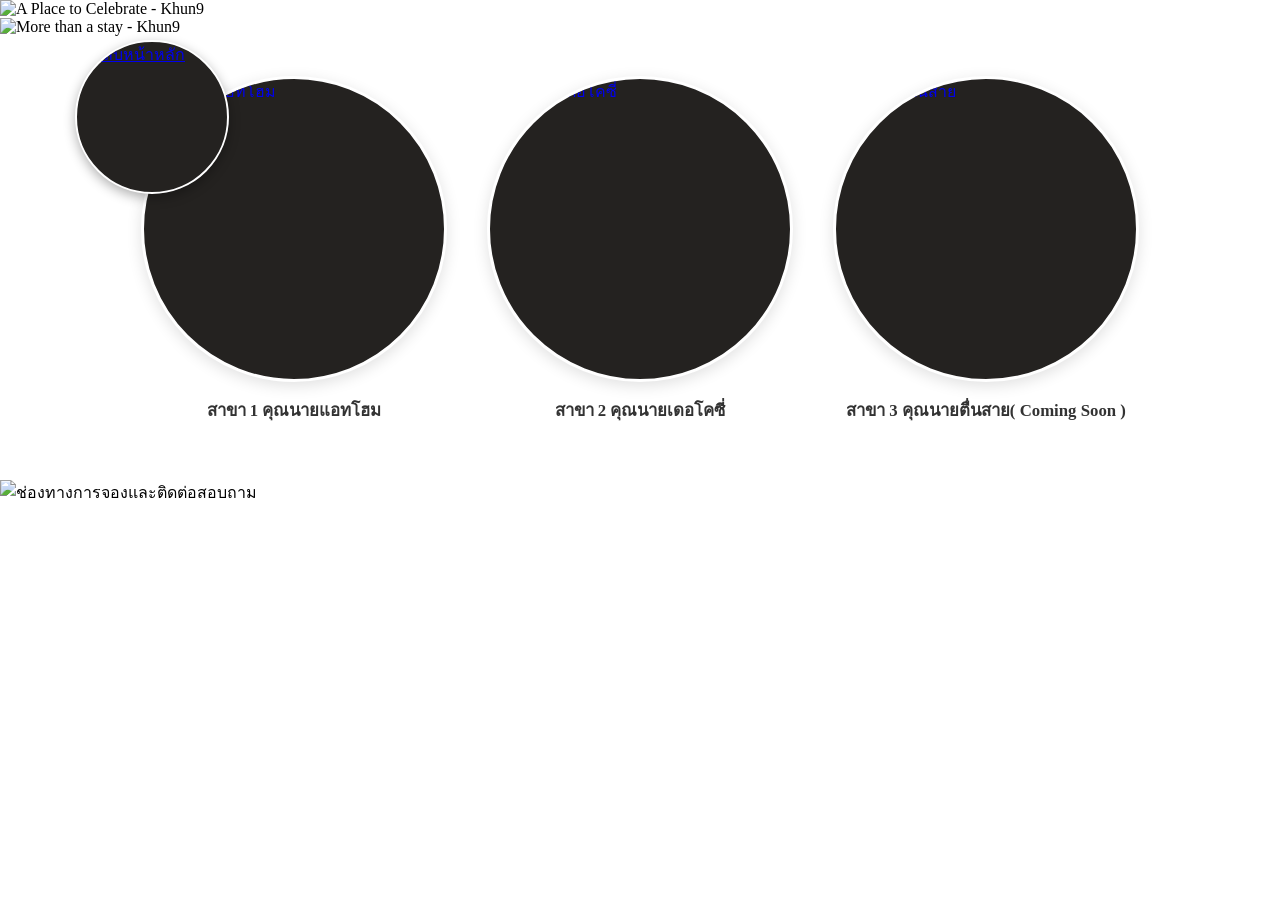
==== index.html @ ff614b90 "Add files via upload" ====
<!DOCTYPE html>
<html lang="th">
<head>
  <meta charset="UTF-8">
  <meta name="viewport" content="width=device-width, initial-scale=1.0">
  <title>Khun9 - คุณนาย โฮมสเตย์เพชรบุรี</title>
  <link rel="stylesheet" href="style.css">
</head>
<body>

  <!-- ปุ่มรูปวงกลมย้อนกลับหน้าหลัก -->
<a href="index.html" class="back-home-btn" title="กลับหน้าหลัก">
  <img src="Khun9_1.png" alt="กลับหน้าหลัก">
</a>

  <!-- จุดที่ 1: รูปภาพส่วนหัว ( Banner 1 ) -->
  <section class="image-banner">
    <img src="Main_1.jpg" alt="A Place to Celebrate - Khun9" class="full-width-img">
  </section>

  <!-- จุดที่ 2: รูปภาพส่วนข้อความต้อนรับ ( Banner 2 ) -->
  <section class="image-banner">
    <img src="Main_2.png" alt="More than a stay - Khun9" class="full-width-img">
  </section>

  <!-- จุดที่ 4: ส่วนเลือกร้าน / สาขา (ปรับเป็นรูปวงกลม) -->
  <section class="branches-section">
    <div class="branches-grid">
      
      <!-- สาขา 1 -->
      <a href="Khun9@Home.html" class="branch-circle-item">
        <div class="circle-image-wrapper">
          <img src="Khun9_1.png" alt="คุณนายแอทโฮม">
        </div>
        <p class="branch-title">สาขา 1 คุณนายแอทโฮม</p>
      </a>

      <!-- สาขา 2 -->
      <a href="Khun9Decozy.html" class="branch-circle-item">
        <div class="circle-image-wrapper">
          <img src="Decozy/Khun9_2.png" alt="คุณนายเดอโคซี่">
        </div>
        <p class="branch-title">สาขา 2 คุณนายเดอโคซี่</p>
      </a>

      <!-- สาขา 3 -->
      <a href="Khun9TheLazy.html" class="branch-circle-item">
        <div class="circle-image-wrapper">
          <img src="Khun9_3.png" alt="คุณนายตื่นสาย">
        </div>
        <p class="branch-title">สาขา 3 คุณนายตื่นสาย( Coming Soon )</p>
      </a>

    </div>
  </section>

  <!-- จุดที่ 3: รูปภาพส่วนช่องทางการติดต่อ ( Banner 3 ) -->
  <section class="image-banner">
    <img src="Main_3.png" alt="ช่องทางการจองและติดต่อสอบถาม" class="full-width-img">
  </section>

</body>
</html>
---- style.css ----
/* ==========================================
   ส่วนปรับแต่งรูปวงกลม และ รูปแบนเนอร์
   ========================================== */

/* จัดการแสดงผลรูปภาพแบนเนอร์ */

html, body {
  margin: 0;
  padding: 0;
  width: 100%;
  overflow-x: hidden; /* ป้องกันการเลื่อนซ้าย-ขวาเกินจอ */
}

.image-banner {
  width: 100%;
  display: flex;
  justify-content: center;
  background-color: transparent;
}

.full-width-img {
  width: 100vw;
  max-width: 100%;
  height: auto;
  display: block;
}

/* ส่วนแสดงสาขาแบบวงกลม (จุดที่ 4) */
.branches-section {
  padding: 40px 20px;
  background-color: #ffffff;
}

.branches-grid {
  display: flex;
  justify-content: center;
  align-items: center;
  gap: 40px;
  flex-wrap: wrap;
  max-width: 1000px;
  margin: 0 auto;
}

.branch-circle-item {
  display: flex;
  flex-direction: column;
  align-items: center;
  text-decoration: none;
  transition: transform 0.3s ease;
}

.branch-circle-item:hover {
  transform: translateY(-5px);
}

/* กรอบวงกลม */
.circle-image-wrapper {
  width: 300px;
  height: 300px;
  border-radius: 50%;
  overflow: hidden;
  box-shadow: 0 4px 15px rgba(0, 0, 0, 0.12);
  border: 3px solid #ffffff;
  display: flex;
  align-items: center;
  justify-content: center;
  background-color: #242220;
}

.circle-image-wrapper img {
  width: 100%;
  height: 100%;
  object-fit: cover;
  transition: transform 0.3s ease;
}

.branch-circle-item:hover .circle-image-wrapper img {
  transform: scale(1.08);
}

.branch-title {
  margin-top: 15px;
  font-size: 1.05rem;
  font-weight: 600;
  color: #333333;
  text-align: center;
}

/* ปรับขนาดบนมือถือ */
@media (max-width: 768px) {
  .circle-image-wrapper {
    width: 130px;
    height: 130px;
  }
  .branches-grid {
    gap: 20px;
  }
  .branch-title {
    font-size: 0.9rem;
  }
}

/* ==========================================
   Display Image Grid (แสดงรูปภาพล้วน)
   ========================================== */

.category-section {
  padding: 30px 20px;
  max-width: 1200px;
  margin: 0 auto;
}

.section-title {
  text-align: center;
  font-size: 1.4rem;
  color: #333333;
  margin-bottom: 25px;
  font-weight: 600;
}

.category-grid {
  display: flex;             /* เปลี่ยนเป็น Flexbox */
  flex-wrap: wrap;           /* เมื่อรูปเยอะเกินจอ ให้ตัดขึ้นบรรทัดใหม่ */
  justify-content: center;   /* จัดรูปให้อยู่ตรงกลางหน้าจอเสมอ */
  align-items: center;
  gap: 20px;                 /* ระยะห่างระหว่างรูป */
  width: 100%;
}

.category-card {
  width: 350px;              /* หรือปรับขนาดความกว้างการ์ดตามชอบ เช่น 240px - 280px */
  background-color: #ffffff;
  border-radius: 12px;
  overflow: hidden;
  box-shadow: 0 4px 12px rgba(0, 0, 0, 0.08);
  border: 1px solid #eee;
}

.card-img-box {
  width: 100%;
  height: 100%;
  overflow: hidden;
}

.card-img-box img {
  width: 100%;
  height: 100%;
  object-fit: cover;
}

.card-title {
  padding: 12px;
  text-align: center;
  font-size: 1rem;
  font-weight: 600;
  color: #222222;
  margin: 0;
}

/* รองรับมือถือ */
@media (max-width: 900px) {
  .category-grid {
    grid-template-columns: repeat(2, 1fr); /* จอกลาง-เล็ก แสดงแถวละ 2 รูป */
  }

  .category-grid {
    grid-template-columns: repeat(2, 1fr);
    gap: 12px;
  }
  .card-img-box {
    height: 140px;
  }
  .card-title {
    font-size: 0.85rem;
    padding: 8px;
  }
}
/* ==========================================
   Lightbox (คลิกรูปขยายใหญ่)
   ========================================== */
.lightbox {
  display: none; /* ซ่อนไว้เป็นค่าเริ่มต้น */
  position: fixed;
  z-index: 9999;
  left: 0;
  top: 0;
  width: 100%;
  height: 100%;
  background-color: rgba(0, 0, 0, 0.85); /* พื้นหลังสีดำโปร่งแสง */
  backdrop-filter: blur(5px); /* เบลอพื้นหลังเล็กน้อย */
  justify-content: center;
  align-items: center;
  animation: fadeIn 0.3s ease;
}

.lightbox-content {
  max-width: 90%;
  max-height: 85vh;
  border-radius: 8px;
  box-shadow: 0 5px 25px rgba(0,0,0,0.5);
  object-fit: contain;
}

.lightbox-close {
  position: absolute;
  top: 20px;
  right: 35px;
  color: #ffffff;
  font-size: 40px;
  font-weight: bold;
  cursor: pointer;
  transition: color 0.2s;
}

.lightbox-close:hover {
  color: #cccccc;
}

@keyframes fadeIn {
  from { opacity: 0; }
  to { opacity: 1; }
}
/* ==========================================
   Circle Back to Home Button (ปุ่มวงกลมกลับหน้าหลัก)
   ========================================== */

.back-home-btn {
  position: fixed; /* ลอยค้างไว้ตรงมุมจอ แม้จะเลื่อนหน้าจอลงมา */
  top: 40px;       /* ระยะห่างจากด้านบน */
  left: 75px;      /* ระยะห่างจากด้านซ้าย */
  width: 150px;     /* ความกว้างของวงกลม */
  height: 150px;    /* ความสูงของวงกลม */
  border-radius: 50%; /* ตัดขอบเป็นวงกลมเป๊ะๆ */
  overflow: hidden;
  box-shadow: 0 4px 12px rgba(0, 0, 0, 0.3); /* เงาใต้ปุ่มเพิ่มความเด่น */
  border: 2px solid #ffffff; /* ขอบสีขาว */
  z-index: 999;     /* ให้อยู่ชั้นบนสุดไม่โดนรูปบัง */
  display: flex;
  align-items: center;
  justify-content: center;
  background-color: #242220; /* สีพื้นหลังปุ่ม (ปรับเปลี่ยนได้) */
  transition: transform 0.3s ease, box-shadow 0.3s ease;
}

.back-home-btn img {
  width: 100%;
  height: 100%;
  object-fit: cover; /* ครอปรูปให้เต็มวงกลมพอดี */
}

/* เอฟเฟกต์ตอนเอาเมาส์ไปชี้ */
.back-home-btn:hover {
  transform: scale(1.1); /* ขยายใหญ่ขึ้นเล็กน้อย */
  box-shadow: 0 6px 18px rgba(0, 0, 0, 0.4);
}

/* ปรับขนาดบนมือถือให้เล็กลงนิดหน่อย */
@media (max-width: 768px) {
  .back-home-btn {
    top: 15px;
    left: 15px;
    width: 45px;
    height: 45px;
  }
}

/* ปรับลดขนาดรูปล่างสุด (MemoDecozy) ให้เล็กลงและอยู่ตรงกลาง */
.image-banner img.memo-banner {
  max-width: auto;  /* ปรับขนาดความกว้างสูงสุดตามต้องการ เช่น 500px หรือ 600px */
  width: 100%;       /* ยืดหยุ่นตามหน้าจอไม่ให้ล้นมือถือ */
  height: 800px;
  display: block;
  margin: 0 auto;    /* จัดให้อยู่ตรงกลางหน้าจอ */
 
}
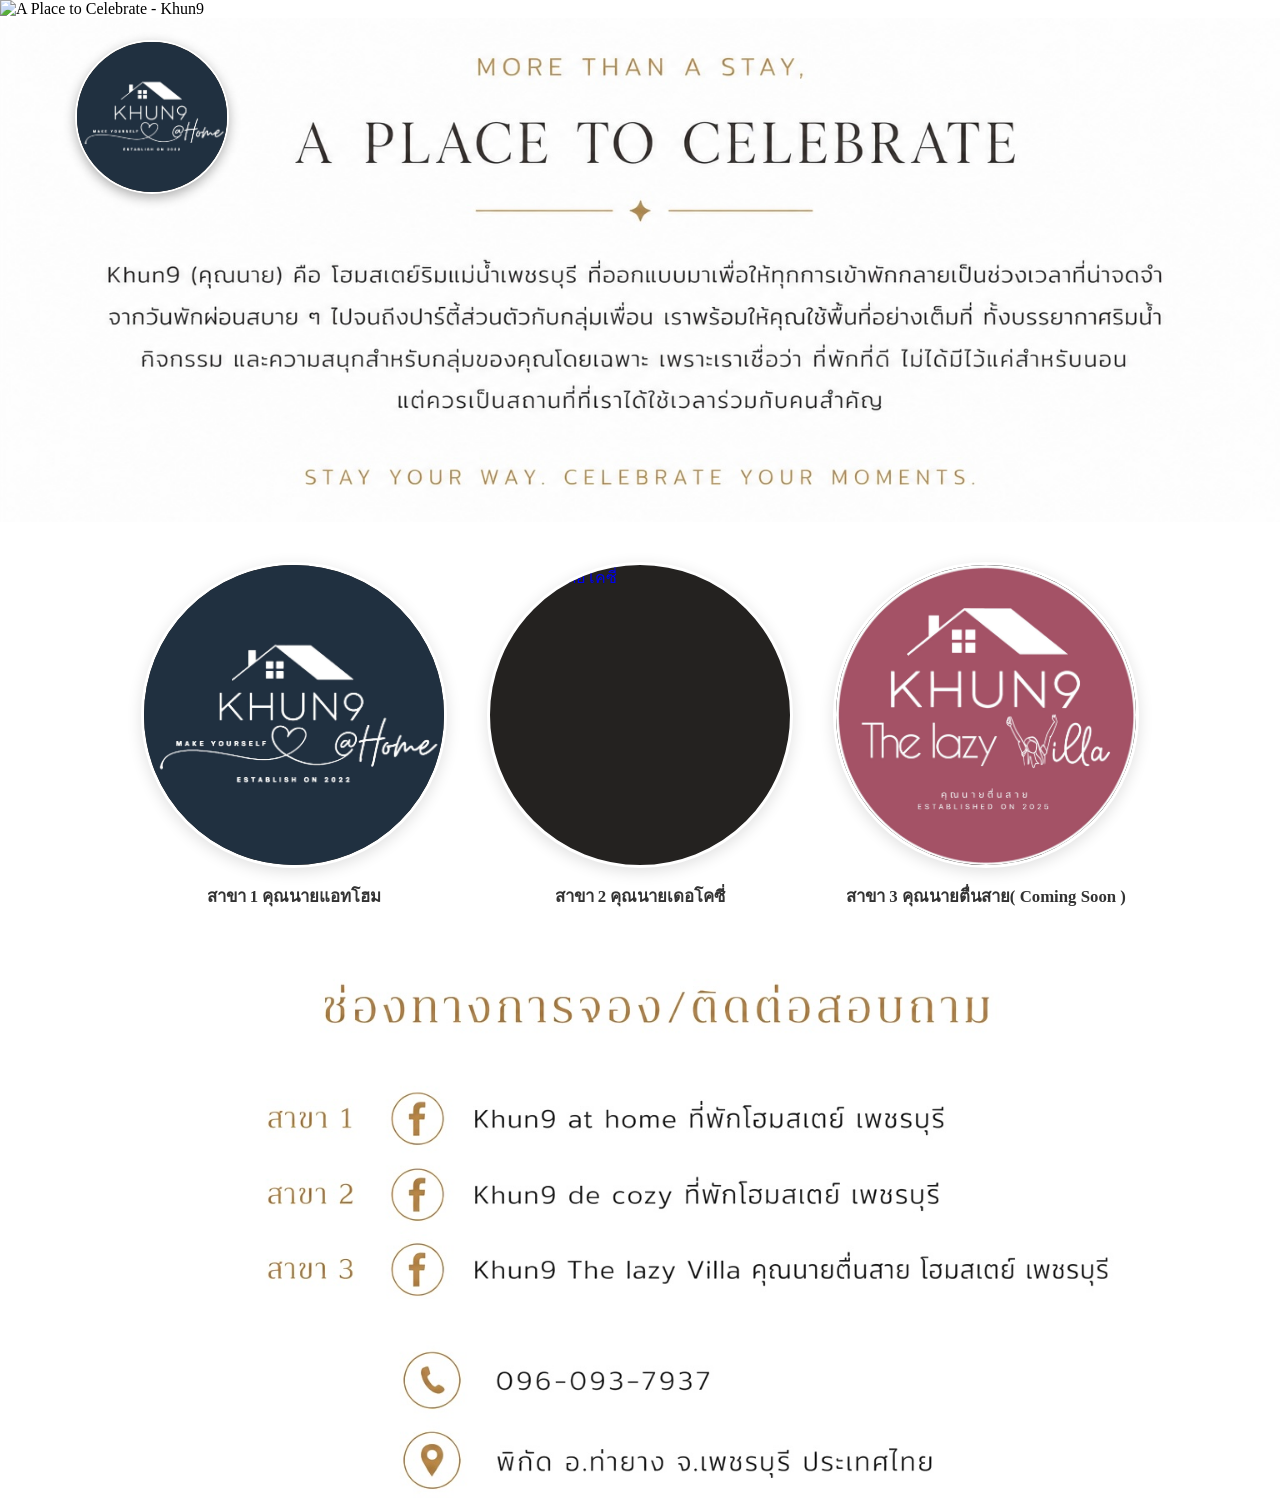
==== commit 35658672: "Add files via upload" ====
--- a/index.html
+++ b/index.html
@@ -38,7 +38,7 @@
       <!-- สาขา 2 -->
       <a href="Khun9Decozy.html" class="branch-circle-item">
         <div class="circle-image-wrapper">
-          <img src="Decozy/Khun9_2.png" alt="คุณนายเดอโคซี่">
+          <img src="Khun9_2.png" alt="คุณนายเดอโคซี่">
         </div>
         <p class="branch-title">สาขา 2 คุณนายเดอโคซี่</p>
       </a>
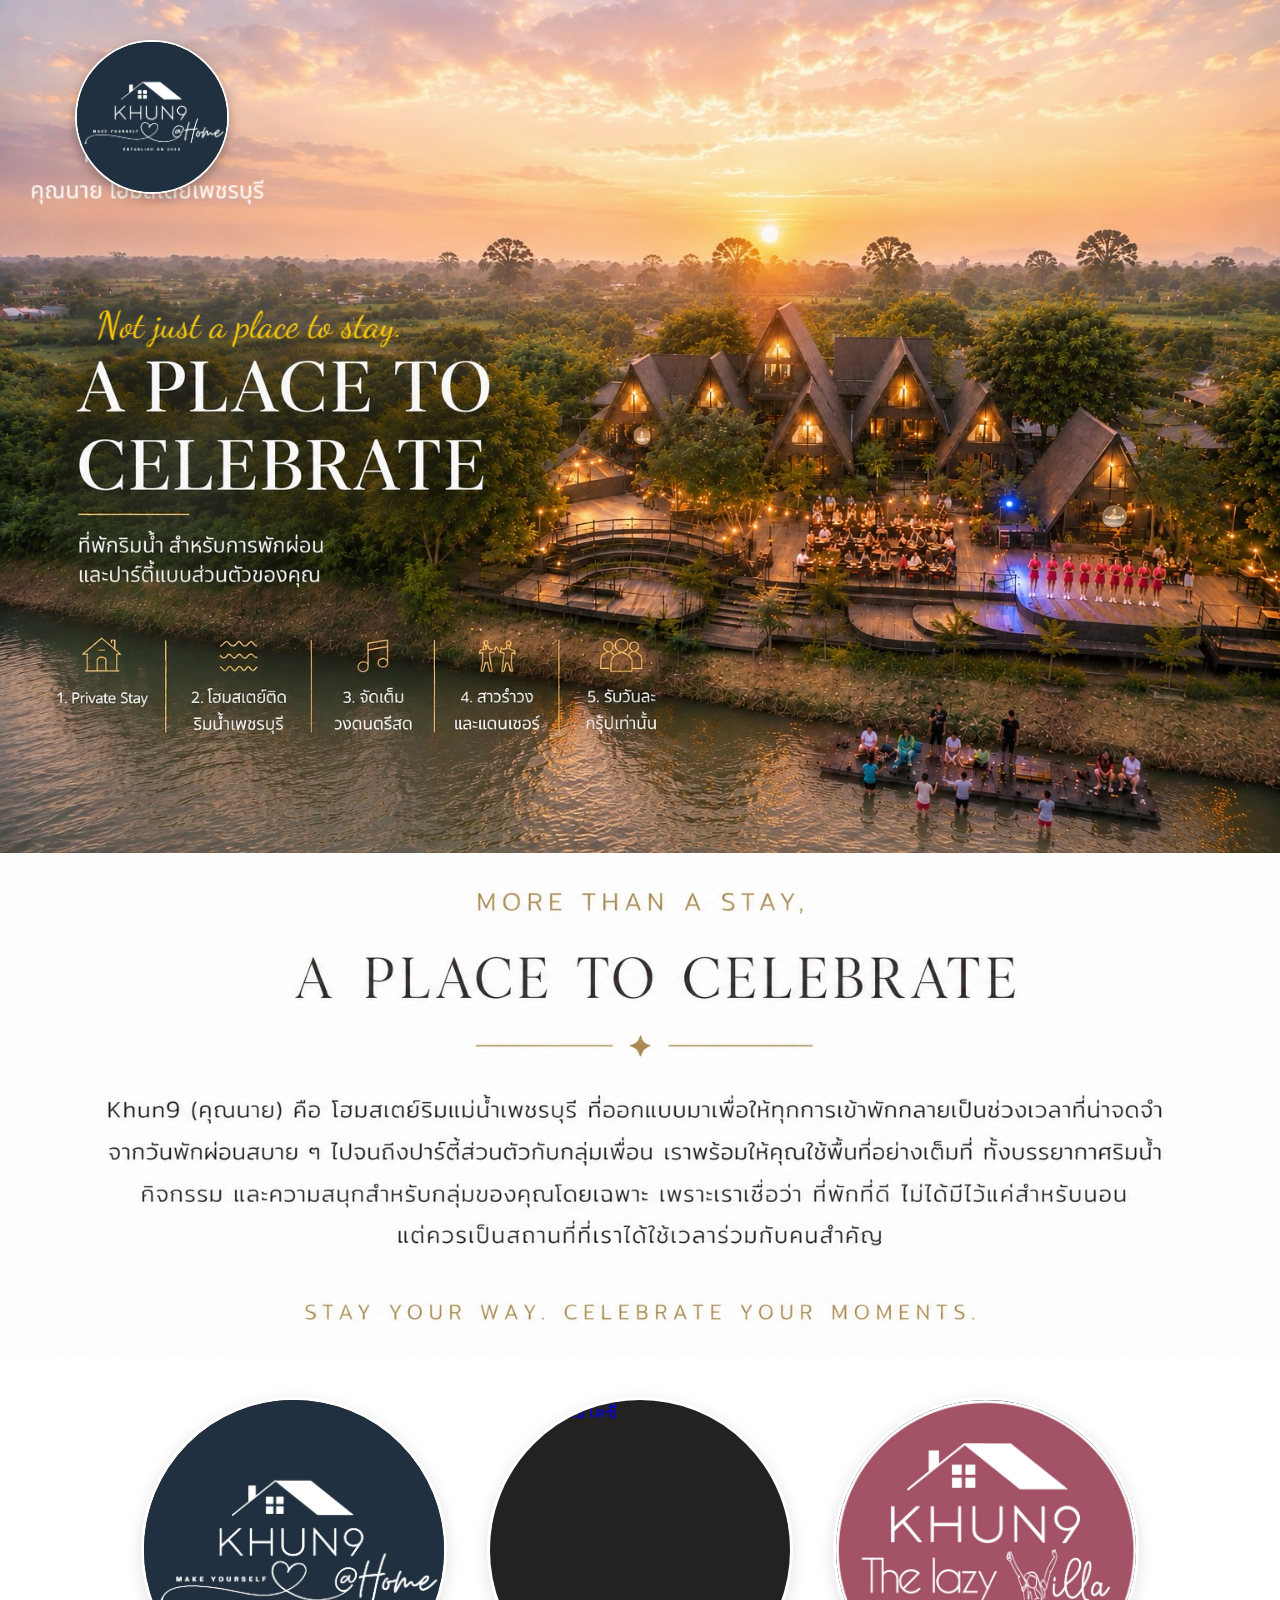
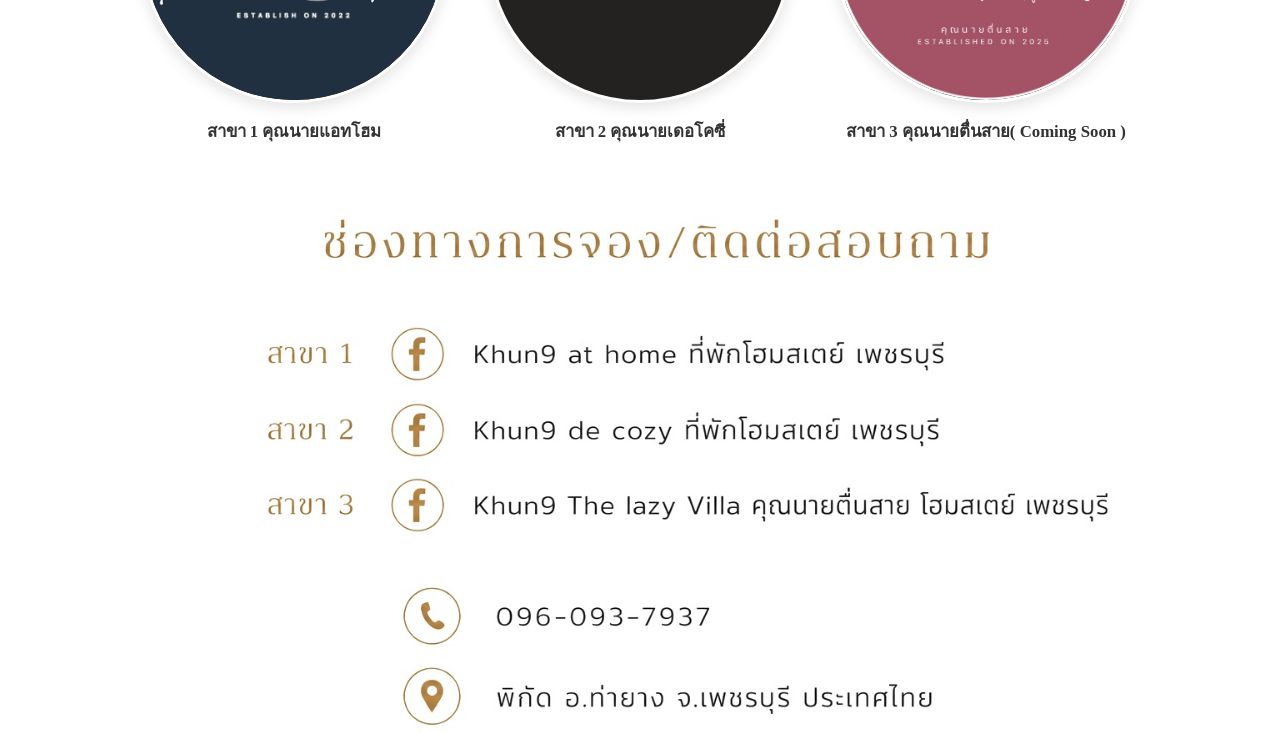
==== commit 39df3a37: "Update index.html" ====
--- a/index.html
+++ b/index.html
@@ -15,7 +15,7 @@
 
   <!-- จุดที่ 1: รูปภาพส่วนหัว ( Banner 1 ) -->
   <section class="image-banner">
-    <img src="Main_1.jpg" alt="A Place to Celebrate - Khun9" class="full-width-img">
+    <img src="Main_1.JPG" alt="A Place to Celebrate - Khun9" class="full-width-img">
   </section>
 
   <!-- จุดที่ 2: รูปภาพส่วนข้อความต้อนรับ ( Banner 2 ) -->
@@ -60,4 +60,4 @@
   </section>
 
 </body>
-</html>+</html>
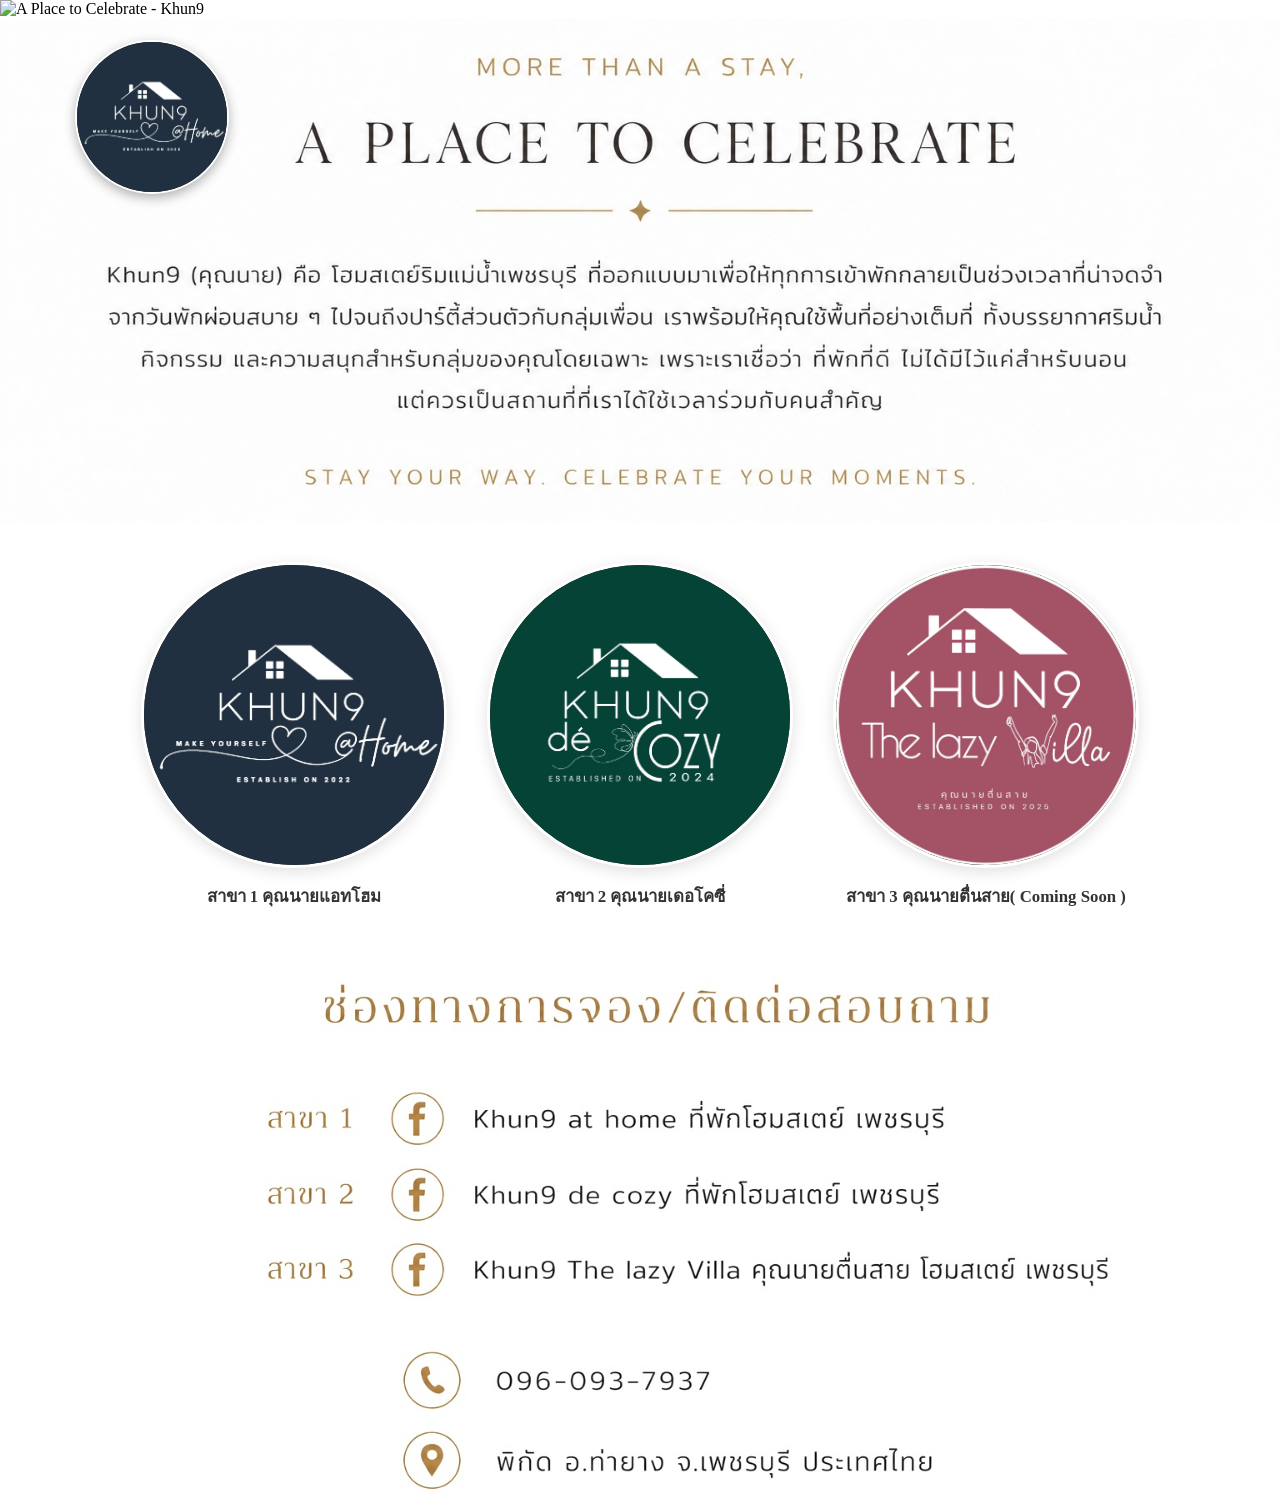
==== commit b7ccd647: "Add files via upload" ====
--- a/index.html
+++ b/index.html
@@ -15,7 +15,7 @@
 
   <!-- จุดที่ 1: รูปภาพส่วนหัว ( Banner 1 ) -->
   <section class="image-banner">
-    <img src="Main_1.JPG" alt="A Place to Celebrate - Khun9" class="full-width-img">
+    <img src="Main_1.jpg" alt="A Place to Celebrate - Khun9" class="full-width-img">
   </section>
 
   <!-- จุดที่ 2: รูปภาพส่วนข้อความต้อนรับ ( Banner 2 ) -->
@@ -60,4 +60,4 @@
   </section>
 
 </body>
-</html>
+</html>
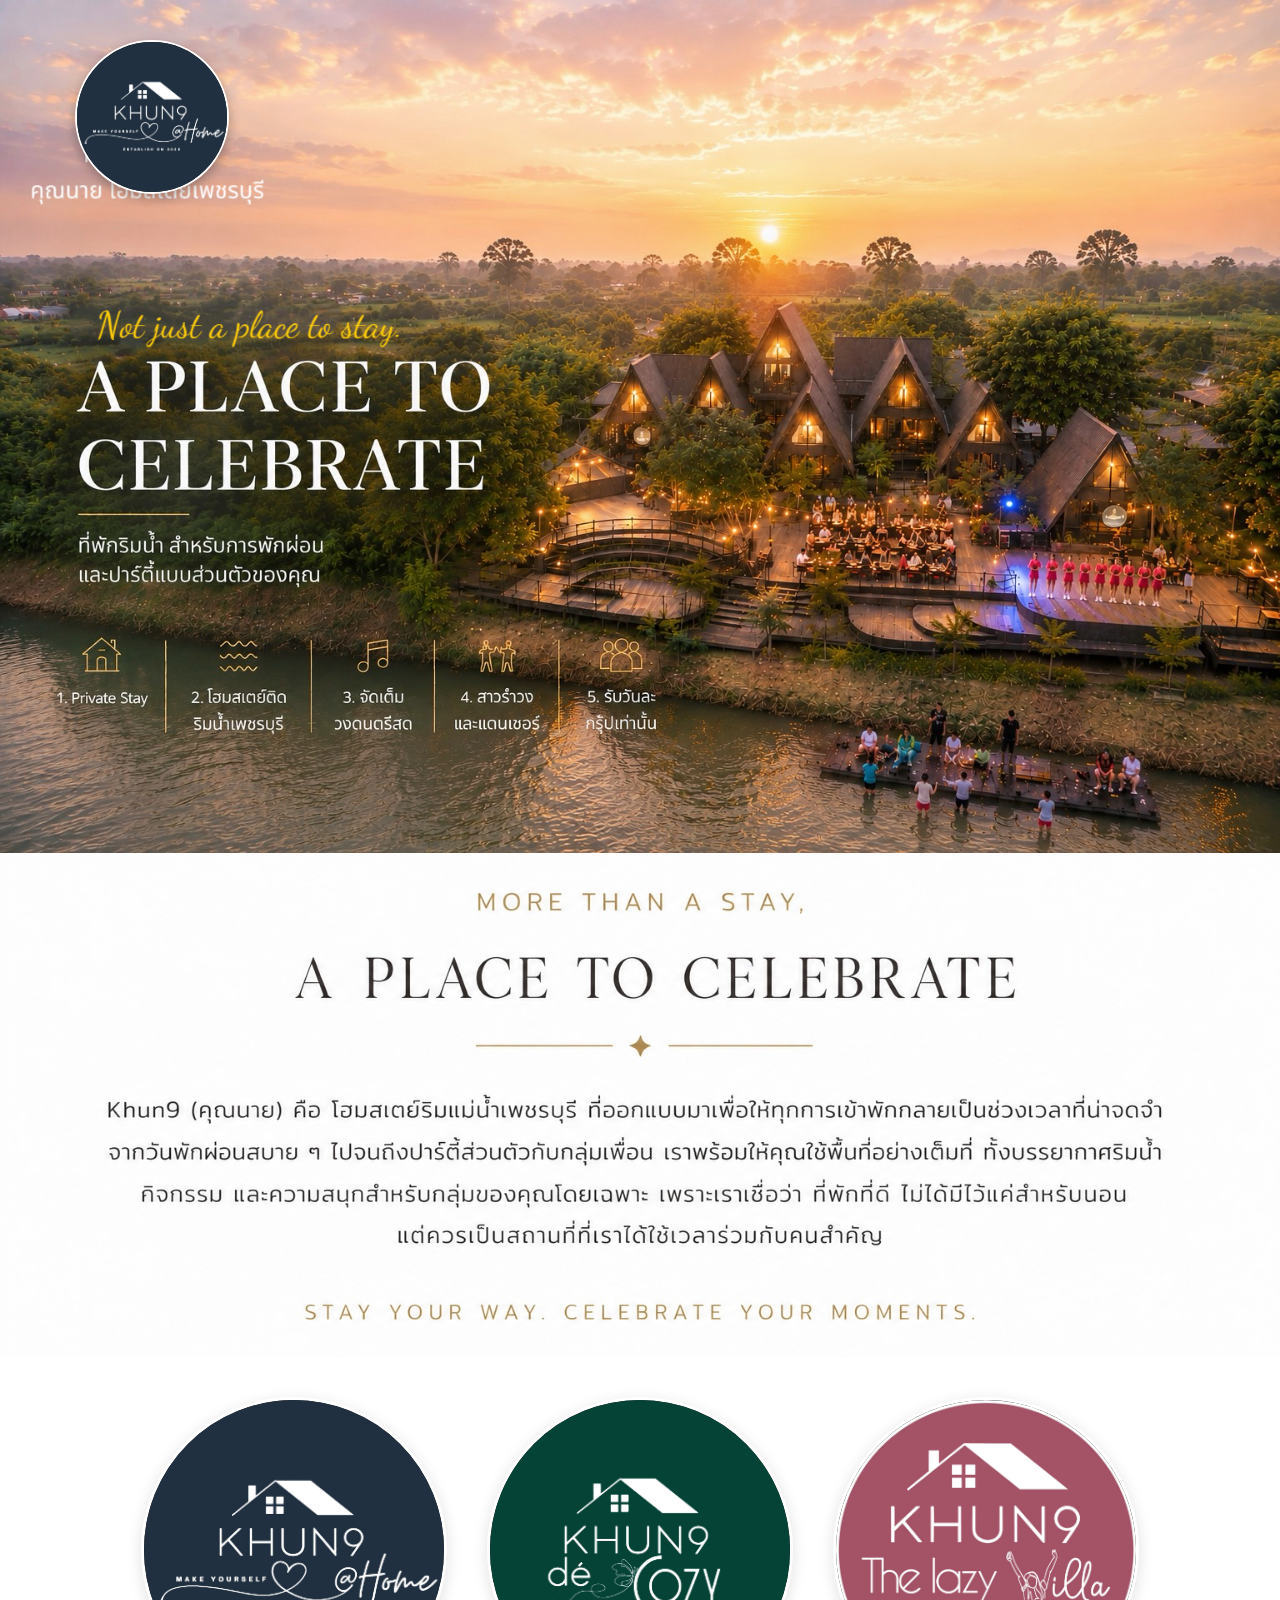
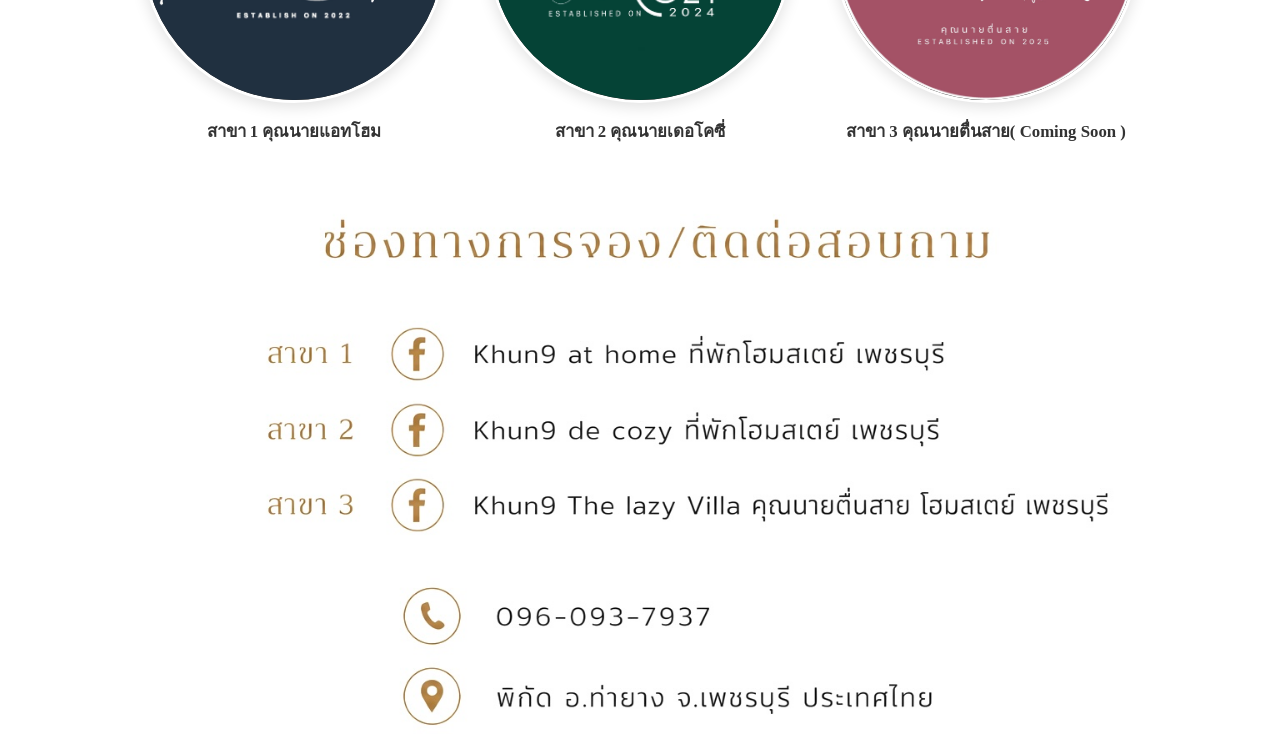
==== commit 51a3e244: "Update index.html" ====
--- a/index.html
+++ b/index.html
@@ -15,7 +15,7 @@
 
   <!-- จุดที่ 1: รูปภาพส่วนหัว ( Banner 1 ) -->
   <section class="image-banner">
-    <img src="Main_1.jpg" alt="A Place to Celebrate - Khun9" class="full-width-img">
+    <img src="Main_1.JPG" alt="A Place to Celebrate - Khun9" class="full-width-img">
   </section>
 
   <!-- จุดที่ 2: รูปภาพส่วนข้อความต้อนรับ ( Banner 2 ) -->
@@ -60,4 +60,4 @@
   </section>
 
 </body>
-</html>+</html>
